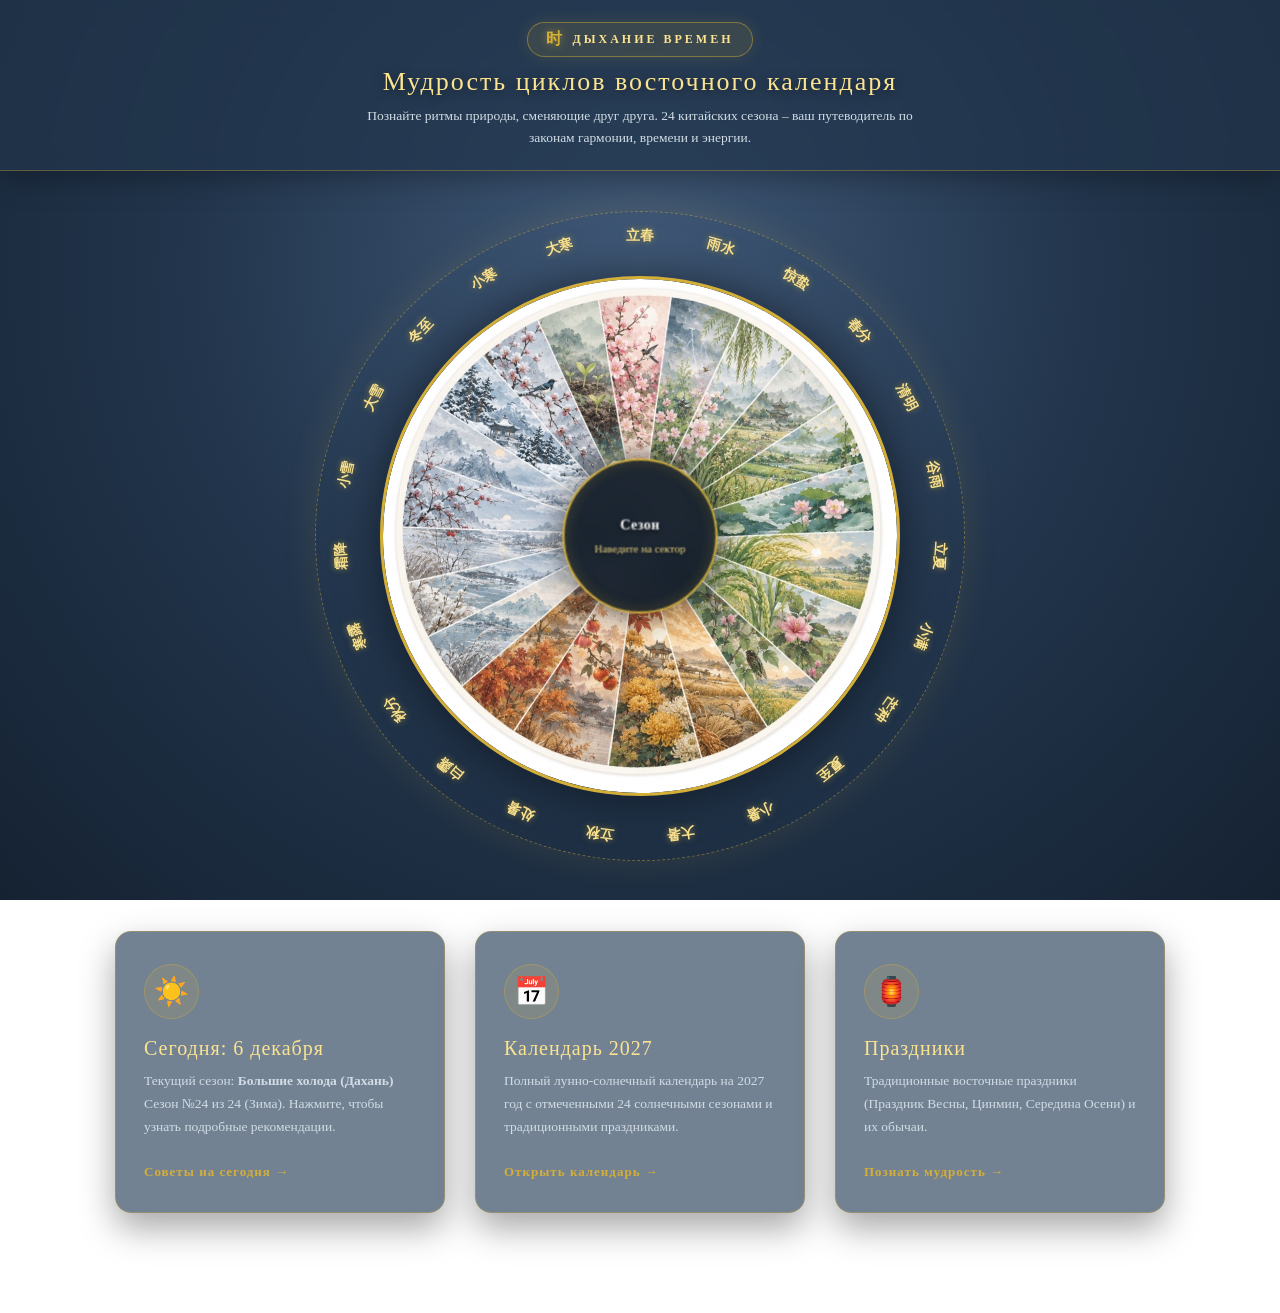
==== index.html @ 18c320d3 "Add files via upload" ====
<!DOCTYPE html>
<html lang="ru">
<head>
    <meta charset="UTF-8">
    <meta name="viewport" content="width=device-width, initial-scale=1.0">
    <title>Дыхание Времен — Восточный календарь и 24 сезона</title>
    <link rel="stylesheet" href="style.css">
</head>
<body>

    <div class="container">
        
        <!-- Шапка -->
        <header class="site-header">
            <div class="logo">
                <span class="logo-icon">时</span>
                <span class="logo-text">Дыхание Времен</span>
            </div>
            
            <div class="intro-content">
                <h1>Мудрость циклов восточного календаря</h1>
                <p>Познайте ритмы природы, сменяющие друг друга. 24 китайских сезона – ваш путеводитель по законам гармонии, времени и энергии.</p>
            </div>
        </header>

        <!-- Круг сезонов -->
        <div class="interactive-stage">
            <div class="zodiac-ring-wrapper" id="zodiacRing"></div>

            <div class="seasons-wheel-container">
                <div class="seasons-wheel" id="seasonsWheel"></div>
                
                <div class="center-hub" id="centerHub">
                    <h2 id="seasonTitle">Сезон</h2>
                    <p id="seasonDesc">Наведите на сектор</p>
                </div>
            </div>
        </div>

        <!-- Три блока под кругом -->
        <section class="info-blocks-section">
            <div class="info-card" onclick="alert('Раздел «Сегодня» в разработке')">
                <div class="card-icon">☀️</div>
                <h3 id="todayCardTitle">Сегодня</h3>
                <p id="todayCardDesc">Загрузка данных текущего дня...</p>
                <span class="card-link">Советы на сегодня →</span>
            </div>

           <a href="calendar-2027.html" class="info-card">
    <div class="card-icon">📅</div>
    <h3>Календарь 2027</h3>
    <p>Полный лунно-солнечный календарь на 2027 год с отмеченными 24 солнечными сезонами и традиционными праздниками.</p>
    <span class="card-link">Открыть календарь →</span>
</a>

            <div class="info-card" onclick="alert('Раздел «Праздники» в разработке')">
                <div class="card-icon">🏮</div>
                <h3>Праздники</h3>
                <p>Традиционные восточные праздники (Праздник Весны, Цинмин, Середина Осени) и их обычаи.</p>
                <span class="card-link">Познать мудрость →</span>
            </div>
        </section>

    </div>

    <script src="script.js"></script>
    <script src="segodnya-widget.js"></script>
    
</body>
</html>
---- style.css ----
:root {
    --gold-primary: #d4af37;
    --gold-light: #fbe390;
    --text-main: #ffffff;
    --text-muted: #d1dce5;
}

* {
    box-sizing: border-box;
    margin: 0;
    padding: 0;
}

body, html {
    width: 100%;
    min-height: 100vh;
    font-family: "PingFang SC", "STHeiti", "Times New Roman", serif;
    color: var(--text-main);
    overflow-x: hidden;
    /* Тот же сумеречный градиент, но на порядок светлее, объёмнее и мягче */
    background: radial-gradient(circle at 50% 30%, #405978 0%, #22354c 50%, #152232 100%);
    background-attachment: fixed;
}

/* Убираем старую тяжелую картинку */
.bg-landscape,
.overlay {
    display: none;
}

.container {
    display: flex;
    flex-direction: column;
    align-items: center;
    width: 100%;
    min-height: 100vh;
    padding-bottom: 80px;
}

/* БЛАГОРОДНАЯ ШАПКА */
.site-header {
    width: 100%;
    background: rgba(34, 53, 76, 0.7);
    backdrop-filter: blur(12px);
    border-bottom: 1px solid rgba(212, 175, 55, 0.35);
    box-shadow: 0 4px 30px rgba(0, 0, 0, 0.35);
    padding: 22px 20px;
    text-align: center;
    z-index: 10;
}

.logo {
    display: inline-flex;
    align-items: center;
    gap: 10px;
    margin-bottom: 10px;
    background: rgba(212, 175, 55, 0.12);
    padding: 6px 18px;
    border-radius: 30px;
    border: 1px solid rgba(212, 175, 55, 0.45);
    box-shadow: 0 0 15px rgba(212, 175, 55, 0.15);
}

.logo-icon {
    font-size: 16px;
    color: var(--gold-primary);
    font-weight: bold;
    text-shadow: 0 0 8px rgba(212, 175, 55, 0.6);
}

.logo-text {
    font-size: 12px;
    letter-spacing: 3px;
    text-transform: uppercase;
    color: var(--gold-light);
    font-weight: 600;
}

.intro-content h1 {
    font-size: 26px;
    color: var(--gold-light);
    font-weight: 400;
    letter-spacing: 2px;
    margin-bottom: 8px;
    text-shadow: 0 2px 10px rgba(0,0,0,0.5);
}

.intro-content p {
    font-size: 13.5px;
    line-height: 1.6;
    color: var(--text-muted);
    max-width: 580px;
    margin: 0 auto;
}

/* ИНТЕРАКТИВНАЯ СЦЕНА КРУГА */
.interactive-stage {
    position: relative;
    width: 650px;
    height: 650px;
    margin: 40px auto;
    display: flex;
    justify-content: center;
    align-items: center;
}

/* ВНЕШНЕЕ КОЛЬЦО С ЗОДИАКОМ */
.zodiac-ring-wrapper {
    position: absolute;
    width: 650px;
    height: 650px;
    border-radius: 50%;
    animation: slowRotate 140s linear infinite;
    pointer-events: none;
    border: 1px dashed rgba(212, 175, 55, 0.45);
    box-shadow: 0 0 35px rgba(212, 175, 55, 0.12);
    z-index: 1;
}

@keyframes slowRotate {
    from { transform: rotate(0deg); }
    to { transform: rotate(360deg); }
}

.zodiac-symbol {
    position: absolute;
    top: 50%;
    left: 50%;
    width: 30px;
    height: 30px;
    margin-top: -15px;
    margin-left: -15px;
    font-size: 14px;
    font-weight: bold;
    color: var(--gold-light);
    text-align: center;
    line-height: 30px;
    text-shadow: 0 0 6px rgba(212, 175, 55, 0.6);
}

/* ЦЕНТРАЛЬНОЕ КОЛЕСО С СЕЗОНАМИ */
.seasons-wheel-container {
    position: absolute;
    width: 520px;
    height: 520px;
    border-radius: 50%;
    box-shadow: 0 0 45px rgba(0, 0, 0, 0.5), inset 0 0 20px rgba(212, 175, 55, 0.25);
    background: rgba(23, 36, 51, 0.88);
    overflow: hidden;
    border: 3px solid var(--gold-primary);
    z-index: 2;
    transform: rotate(7.5deg);
}

.seasons-wheel {
    width: 100%;
    height: 100%;
    border-radius: 50%;
    position: relative;
    background: url('wheel.jpg') no-repeat center center;
    background-size: cover;
    filter: brightness(0.98) contrast(1.05);
}

/* СЕКТОРА */
.season-sector {
    position: absolute;
    top: 0;
    left: 50%;
    height: 50%;
    transform-origin: bottom center;
    cursor: pointer;
    transition: background 0.3s ease;
    clip-path: polygon(50% 100%, 0% 0%, 100% 0%);
}

.season-sector:hover {
    background: rgba(212, 175, 55, 0.35);
}

/* ЧЁТКИЙ ЦЕНТРАЛЬНЫЙ МЕДАЛЬОН */
.center-hub {
    position: absolute;top: 50%;
    left: 50%;
    transform: translate3d(-50%, -50%, 0) rotate(-7.5deg);
    width: 155px;
    height: 155px;
    border-radius: 50%;
    background: rgba(18, 29, 42, 0.95);
    backdrop-filter: blur(12px);
    border: 2px solid var(--gold-primary);
    display: flex;
    flex-direction: column;
    justify-content: center;
    align-items: center;
    text-align: center;
    padding: 14px;
    box-shadow: 0 0 30px rgba(0, 0, 0, 0.6), inset 0 0 15px rgba(212, 175, 55, 0.2);
    z-index: 5;
    pointer-events: none;
    -webkit-font-smoothing: antialiased;
}

.center-hub h2 {
    font-size: 14px;
    line-height: 1.35;
    margin-bottom: 6px;
    color: #ffffff;
    font-weight: 700;
    max-width: 130px;
    letter-spacing: 0.5px;
    text-shadow: 0 2px 4px rgba(0, 0, 0, 0.8);
}

.center-hub p {
    font-size: 11px;
    line-height: 1.3;
    color: var(--gold-light);
    font-weight: 500;
    max-width: 130px;
    text-shadow: 0 1px 3px rgba(0, 0, 0, 0.8);
}

/* ТРИ ИНТЕРАКТИВНЫХ БЛОКА ПОД КРУГОМ */
.info-blocks-section {
    display: flex;
    justify-content: center;
    gap: 30px;
    max-width: 1100px;
    width: 90%;
    margin: 30px auto 20px auto;
    flex-wrap: wrap;
    z-index: 5;
}

.info-card {
    background: rgba(40, 63, 90, 0.65);
    backdrop-filter: blur(12px);
    border: 1px solid rgba(212, 175, 55, 0.32);
    border-radius: 16px;
    padding: 32px 28px;
    width: 330px;
    text-decoration: none;
    color: var(--text-main);
    box-shadow: 0 15px 35px rgba(0, 0, 0, 0.35);
    display: flex;
    flex-direction: column;
    align-items: flex-start;
    transition: transform 0.4s ease, box-shadow 0.4s ease, border-color 0.4s ease, background 0.4s ease;
}

.info-card:hover {
    transform: translateY(-8px);
    box-shadow: 0 20px 45px rgba(0, 0, 0, 0.5), 0 0 20px rgba(212, 175, 55, 0.25);
    background: rgba(31, 48, 67, 0.88);
    border-color: var(--gold-primary);
}

.card-icon {
    font-size: 28px;
    margin-bottom: 18px;
    background: rgba(212, 175, 55, 0.12);
    width: 55px;
    height: 55px;
    display: flex;
    align-items: center;
    justify-content: center;
    border-radius: 50%;
    border: 1px solid rgba(212, 175, 55, 0.35);
    transition: transform 0.4s ease, box-shadow 0.4s ease;
}

.info-card:hover .card-icon {
    transform: scale(1.1);
    box-shadow: 0 0 15px rgba(212, 175, 55, 0.4);
}

.info-card h3 {
    font-size: 20px;
    font-weight: 500;
    margin-bottom: 10px;
    color: var(--gold-light);
    letter-spacing: 1px;
}

.info-card p {
    font-size: 13.5px;
    line-height: 1.7;
    color: var(--text-muted);
    margin-bottom: 25px;
    flex-grow: 1;
}

.card-link {
    font-size: 13px;
    font-weight: 600;
    color: var(--gold-primary);
    display: inline-flex;
    align-items: center;
    gap: 6px;
    letter-spacing: 1px;
    transition: gap 0.3s ease, text-shadow 0.3s ease;
}

.info-card:hover .card-link {
    gap: 10px;
    text-shadow: 0 0 8px rgba(212, 175, 55, 0.6);
}
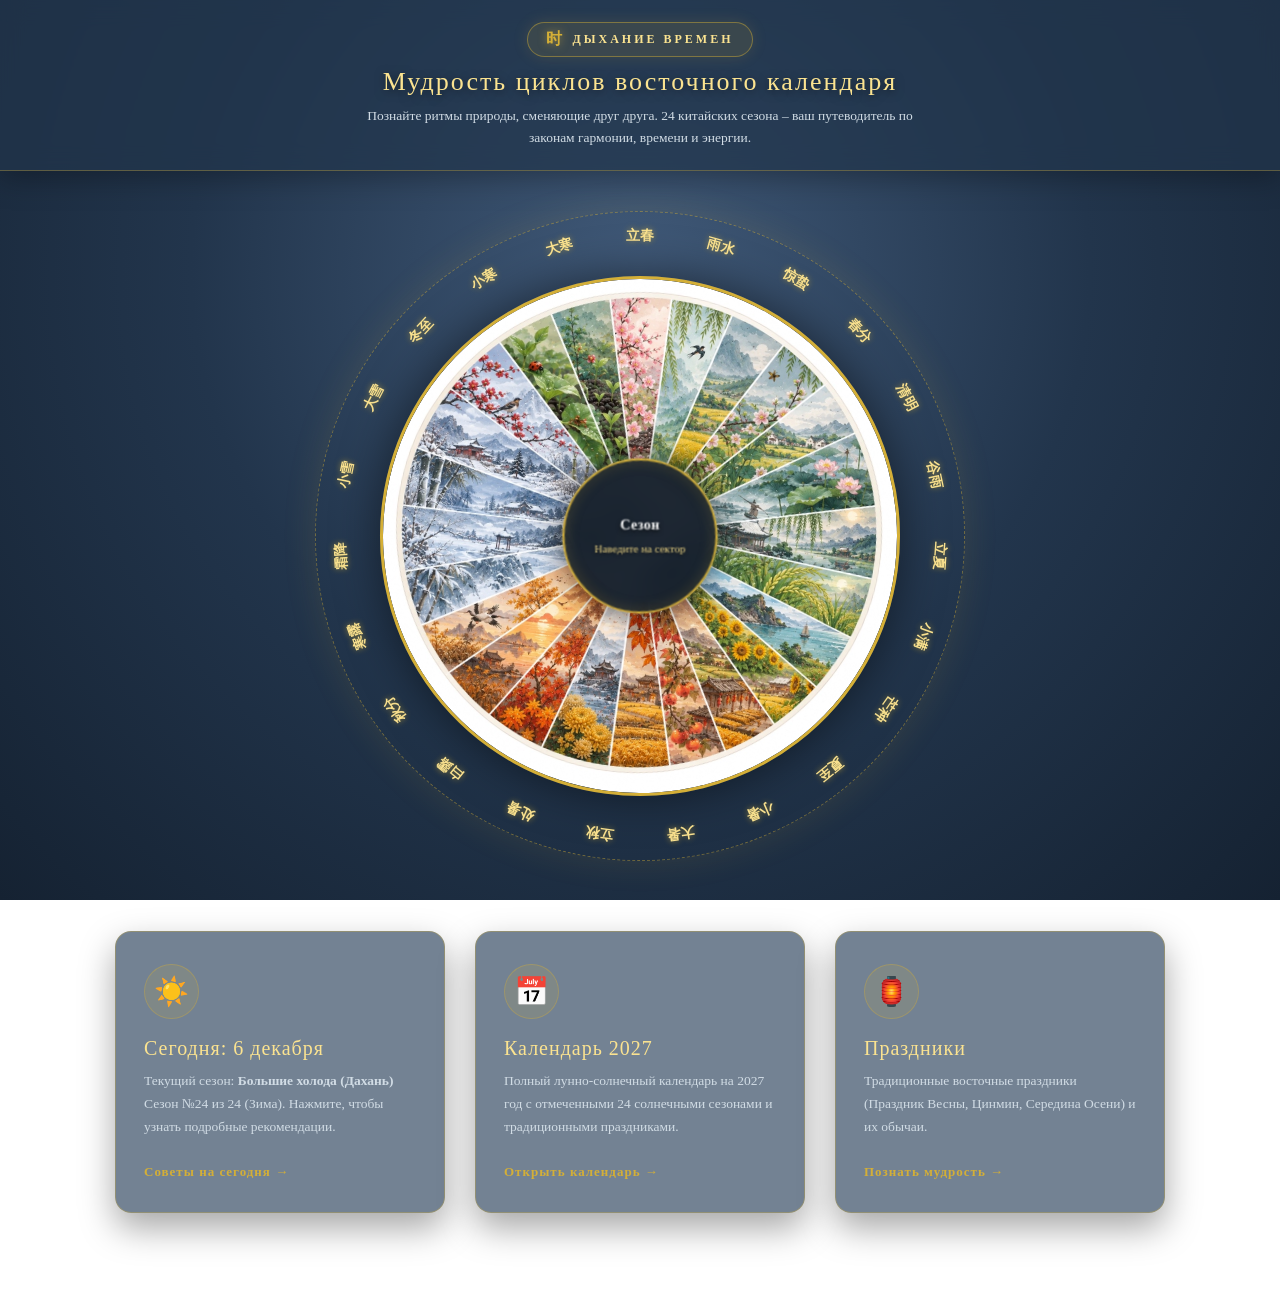
==== commit 3417ca52: "Add files via upload" ====
--- a/index.html
+++ b/index.html
@@ -65,6 +65,46 @@
 
     <script src="script.js"></script>
     <script src="segodnya-widget.js"></script>
+    <style>
+  .starfield { position: fixed; inset: 0; z-index: -1; pointer-events: none; overflow: hidden; }
+  .starfield .star {
+    position: absolute;
+    border-radius: 50%;
+    background: #fff;
+    opacity: 0;
+    animation: star-twinkle var(--d, 5s) ease-in-out var(--delay, 0s) infinite;
+  }
+  .starfield .star.gold { background: #f3e5ab; }
+  .starfield .star.glow { box-shadow: 0 0 6px 1px rgba(243, 229, 171, 0.55); }
+  @keyframes star-twinkle {
+    0%, 100% { opacity: 0;           transform: scale(0.6); }
+    50%      { opacity: var(--o, .6); transform: scale(1); }
+  }
+  @media (prefers-reduced-motion: reduce) {
+    .starfield .star { animation: none; opacity: 0.3; }
+  }
+</style>
+<script>
+(function () {
+  var box = document.createElement('div');
+  box.className = 'starfield';
+  box.setAttribute('aria-hidden', 'true');
+  var count = window.innerWidth < 700 ? 45 : 95;
+  for (var i = 0; i < count; i++) {
+    var s = document.createElement('span');
+    var size = 1 + Math.random() * 2;
+    s.className = 'star' + (Math.random() < 0.3 ? ' gold' : '') + (size > 2.4 ? ' glow' : '');
+    s.style.left = (Math.random() * 100) + '%';
+    s.style.top = (Math.random() * 100) + '%';
+    s.style.width = s.style.height = size + 'px';
+    s.style.setProperty('--d', (3 + Math.random() * 5).toFixed(1) + 's');
+    s.style.setProperty('--delay', (-Math.random() * 8).toFixed(1) + 's');
+    s.style.setProperty('--o', (0.35 + Math.random() * 0.5).toFixed(2));
+    box.appendChild(s);
+  }
+  document.body.appendChild(box);
+})();
+</script>
     
 </body>
 </html>
--- a/style.css
+++ b/style.css
@@ -173,6 +173,10 @@
     transition: background 0.3s ease;
     clip-path: polygon(50% 100%, 0% 0%, 100% 0%);
 }
+.season-sector.active-sector {
+    filter: brightness(1.25);
+    outline: 2px solid var(--gold-primary, #d4af37);
+}
 
 .season-sector:hover {
     background: rgba(212, 175, 55, 0.35);
@@ -305,4 +309,24 @@
 .info-card:hover .card-link {
     gap: 10px;
     text-shadow: 0 0 8px rgba(212, 175, 55, 0.6);
-}+}
+
+@media (max-width: 600px) {
+    /* Уменьшаем и аккуратно масштабируем всё колесо целиком на экранах телефонов */
+    .interactive-stage {
+        transform: scale(0.55);
+        transform-origin: center center;
+        width: 100%;
+        display: flex;
+        justify-content: center;
+        margin: -40px auto; /* компенсируем образовавшиеся от масштабирования пустые отступы */
+        left: 0;
+        right: 0;
+    }
+    .info-card, .site-header {
+        backdrop-filter: none;
+        background: rgba(34, 53, 76, 0.92);
+    }
+}
+
+body {background: transparent;}
